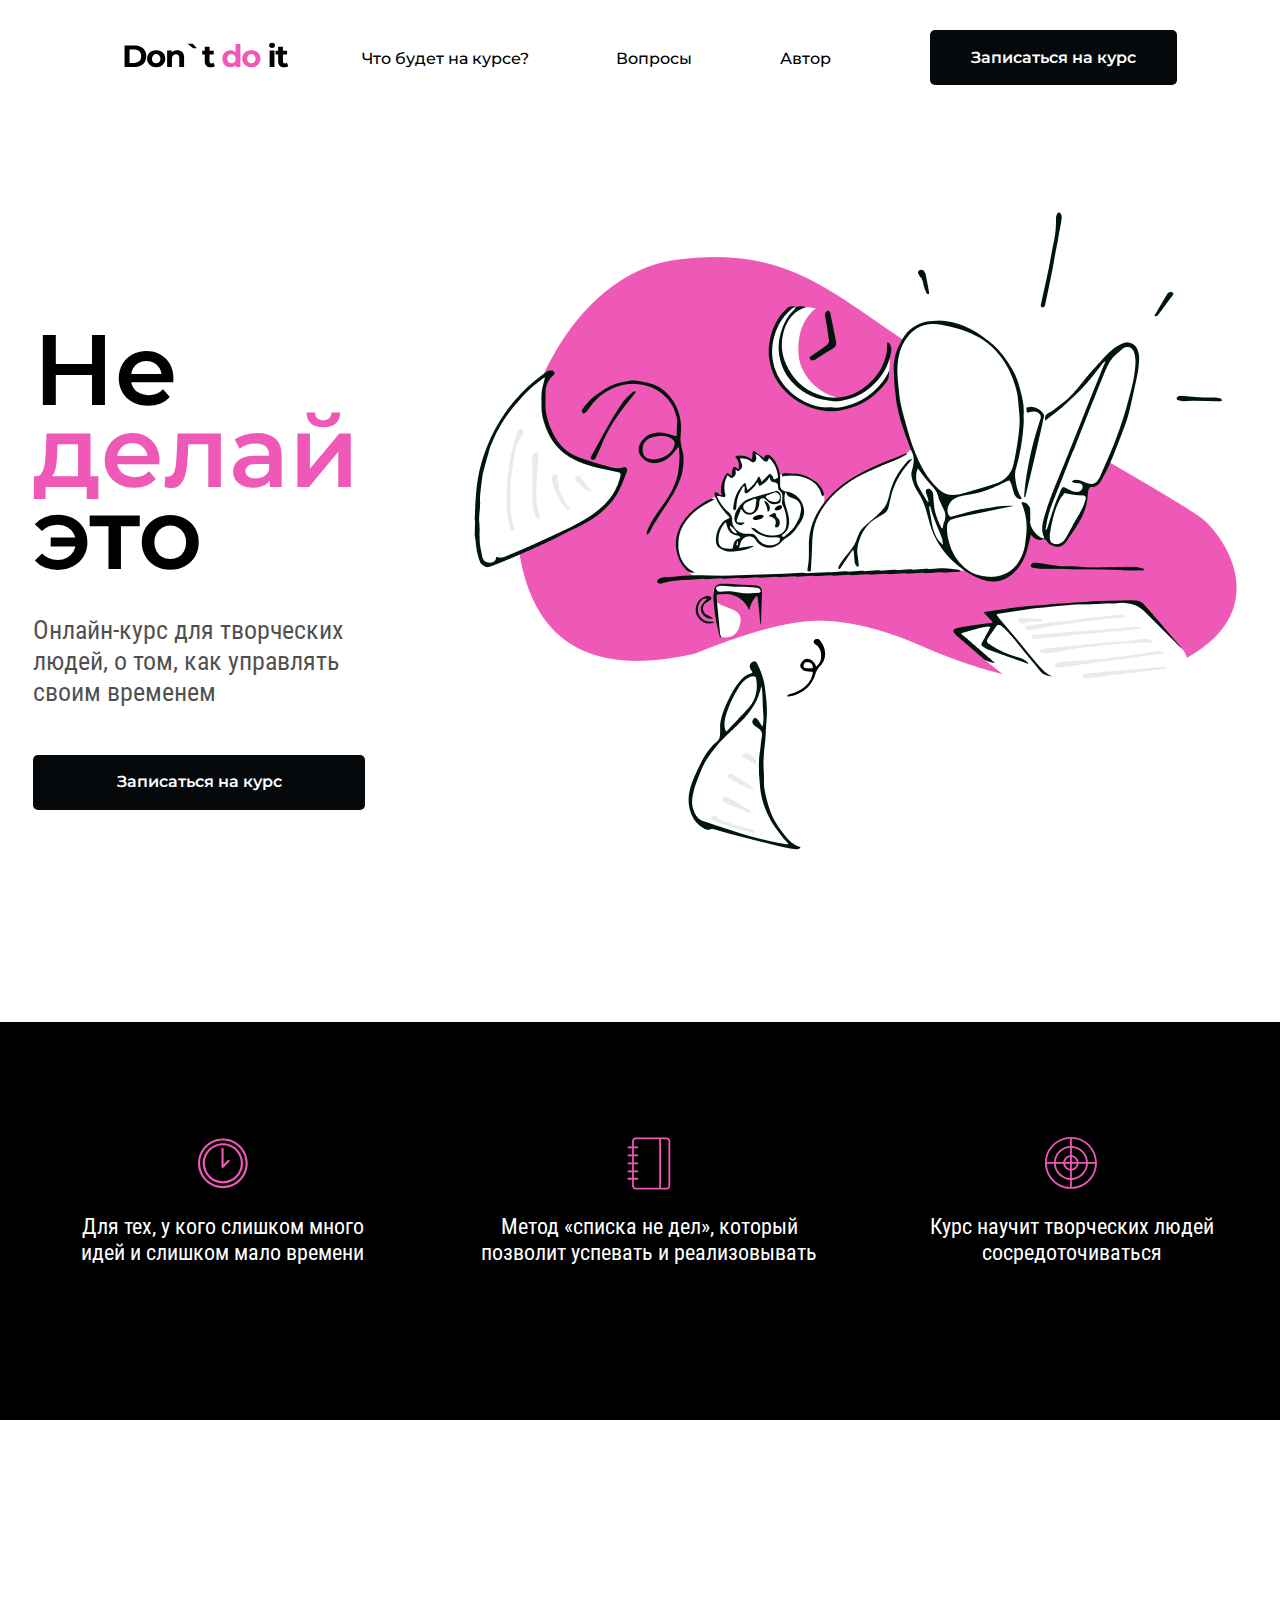
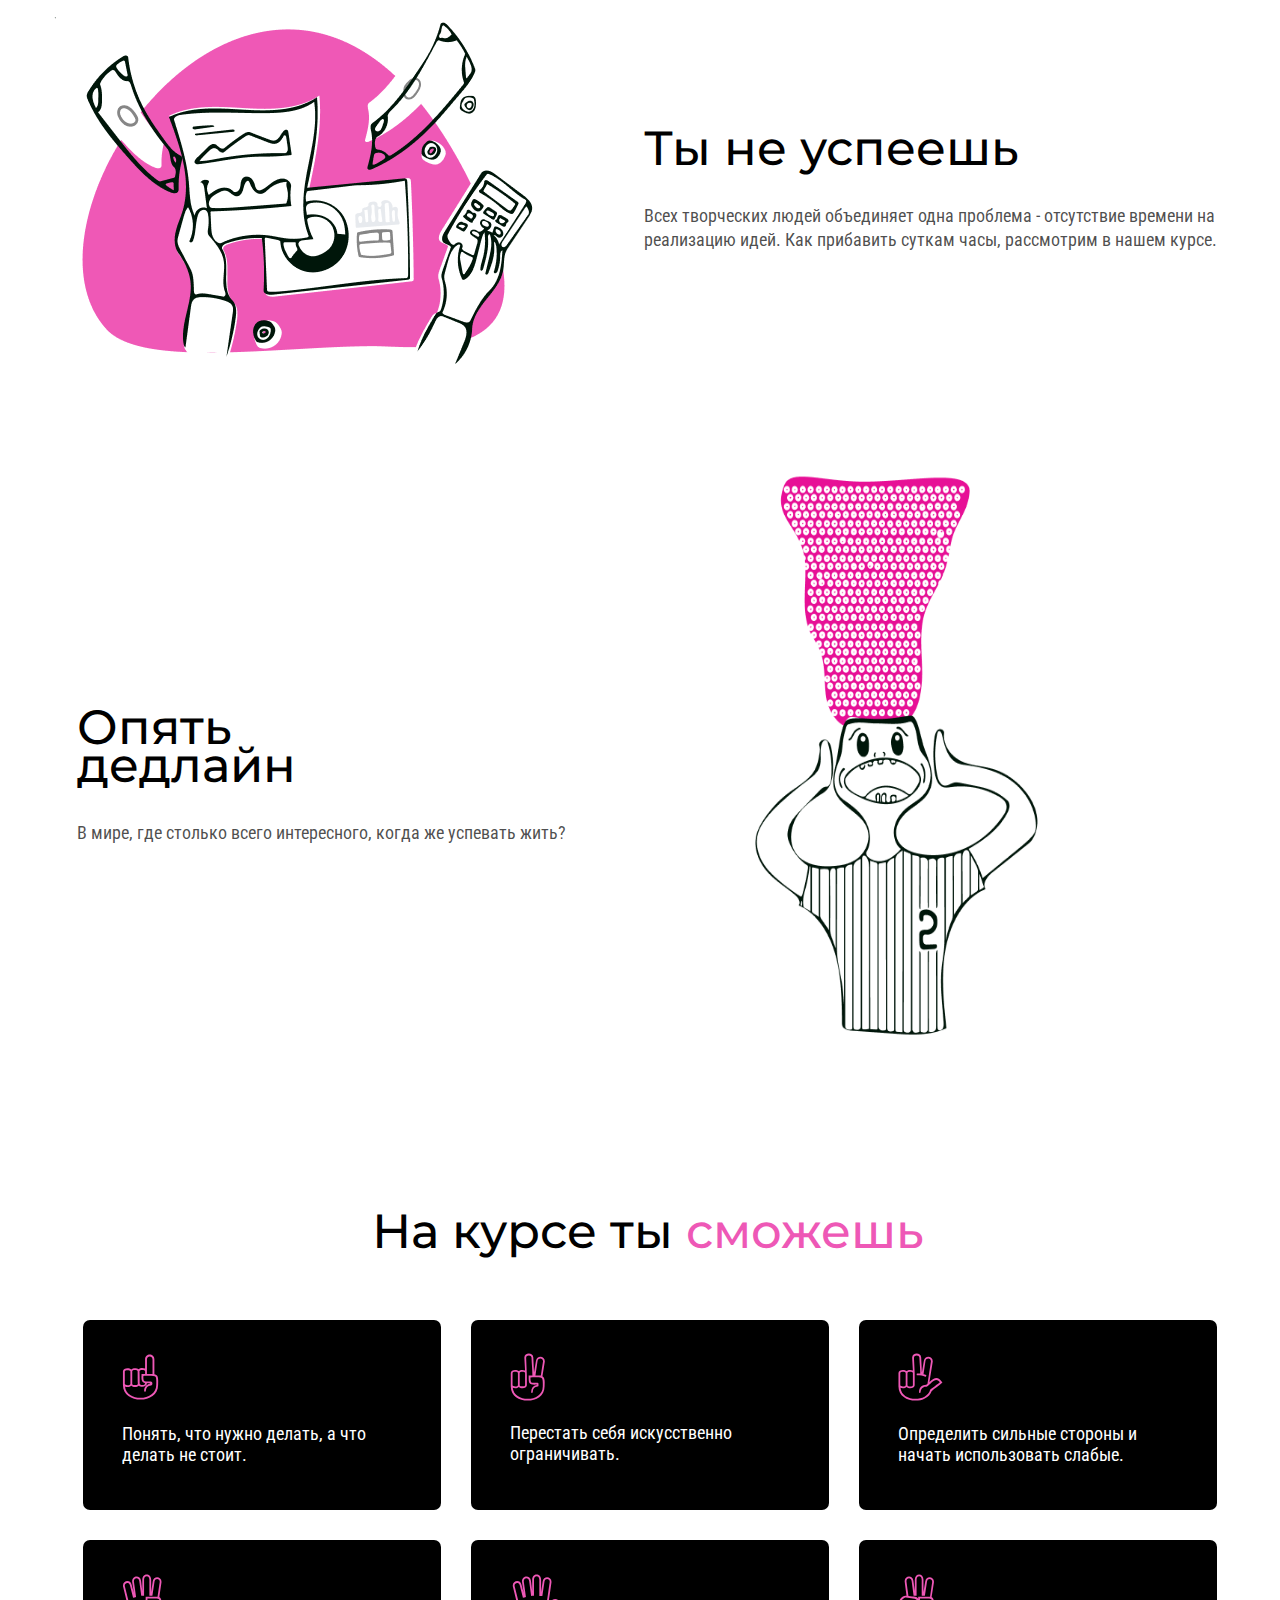
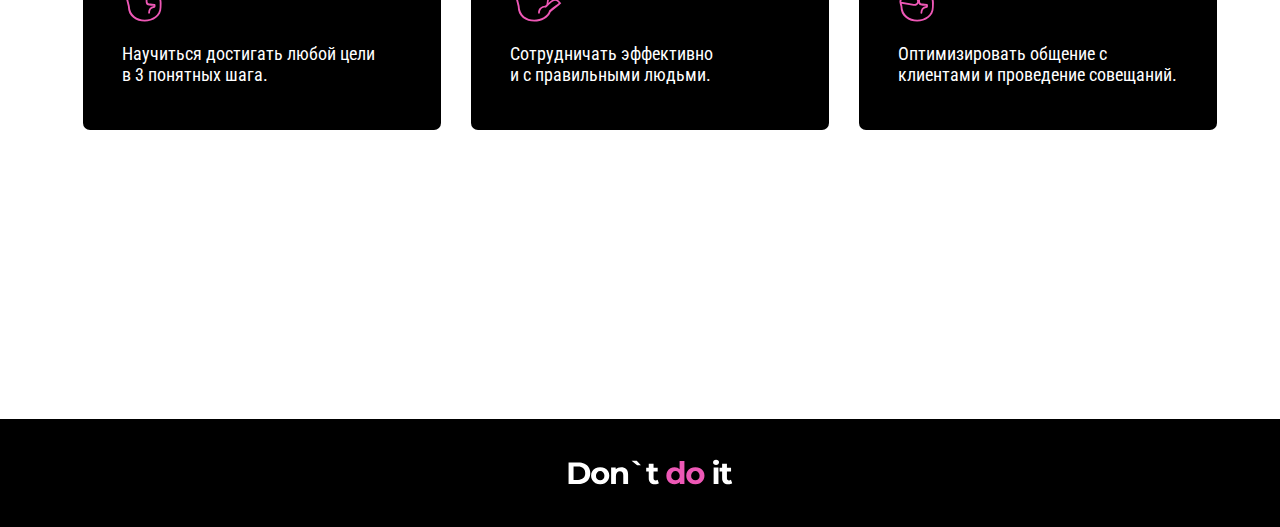
==== lws/lw6/index.html @ faa79c27 "lw6" ====
<!DOCTYPE html>
<html lang="ru">
<head>
  <meta charset="UTF-8">
  <title>Don't do it</title>
  <link rel="stylesheet" type="text/css" href="css/style.css">
  <link rel="preconnect" href="https://fonts.googleapis.com/%22%3E">
  <link rel="preconnect" href="https://fonts.gstatic.com/" crossorigin>
  <link href="https://fonts.googleapis.com/css2?family=Montserrat:wght@500;600&family=Roboto+Condensed&display=swap" rel="stylesheet">
</head>
<body>
<div class="header">
  <img class="header__logo" src="img/header logo.svg" alt="Don't do it">
  <div class="header__nav-bar">
    <nav class="header__link">
      <a href="#aboutCourse" class="header__text text_what-will">Что будет на курсе?</a>
      <a href="#" class="header__text text_questions">Вопросы</a>
      <a href="#" class="header__text text_author">Автор</a>
    </nav>
    <button class="header__button button-register">
      Записаться на курс
    </button>
  </div>
</div>
<div class="main">
  <div class="top">
    <div class="top__info">
      <h1 class="top__title">Не <span class="text_color">делай</span> это</h1>
      <p class="top__text">Онлайн-курс для творческих людей, о том, как управлять своим временем </p>
      <button class="top__button button-register">
        Записаться на курс
      </button>
    </div>
    <img class="top__image" src="img/done.png"  alt="image">
  </div>
  <div class="short-description">
    <div class="short-descritpion__content">
      <div class="short-description__time">
        <img class="short-description__image image-time" src="img/clock.svg" alt="time">
        <p class="short-description__text text-time short-description_text">Для тех, у кого слишком много идей и слишком мало времени</p>
      </div>
      <div class="short-description__notebook">
        <img class="short-description__image image-notebook" src="img/notebook.svg" alt="notebook">
        <p class="short-description__text text-notebook short-description_text">Метод «списка не дел», который позволит успевать и
          реализовывать</p>
      </div>
      <div class="short-description__target ">
        <img class="short-description__image image-target" src="img/target.svg" alt="time">
        <p class="short-description__text text-target short-description_text">Курс научит творческих людей сосредоточиваться</p>
      </div>
    </div>
  </div>
  <div class="blog">
    <div class="blog__creation">
      <img class="blog__finances_image" src="img/finances.png" alt="image">
      <div class="finances_content">
        <p class="blog__title title-creation">Ты не успеешь</p>
        <p class="blog__text text-creation">
          Всех творческих людей объединяет одна проблема - отсутствие
          времени на реализацию идей. Как прибавить суткам часы, рассмотрим в нашем курсе.
        </p>
      </div>
    </div>
    <div class="blog__deadline">
      <div class="deadline_content">
        <p class="blog__title title-deadline">Опять дедлайн</p>
        <p class="blog__text text-deadline">
          В мире, где столько всего интересного, когда же успевать жить?
        </p>
      </div>
      <img class="blog__blowing_image" src="img/mind blowing.png" alt="image">
    </div>
  </div>
  <div class="about-course" id="aboutCourse">
    <p class="about-course__title">На курсе ты <span class="text_color">сможешь</span></p>
    <div class="about-course-tiles">
      <div class="about-course-box">
        <img class="about-course__images image_first" src="img/fingers one.svg" alt="finger one">
        <p class="about-course__text first-step-text">
          Понять, что нужно делать, а что делать не стоит.
        </p>
      </div>
      <div class="about-course-box">
        <img class="about-course__images image_second" src="img/fingers two.svg" alt="finger two">
        <p class="about-course__text second-step-text">Перестать себя искусственно
          ограничивать.</p>
      </div>
      <div class="about-course-box">
        <img class="about-course__images image_third" src="img/fingers three.svg" alt="finger three">
        <p class="about-course__text third-step-text">Определить сильные стороны
          и начать использовать слабые.</p>
      </div>
      <div class="about-course-box">
        <img class="about-course__images image_fourth" src="img/fingers four.svg" alt="finger four">
        <p class="about-course__text fourth-step-text">Научиться достигать любой цели в 3
          понятных шага.</p>
      </div>
      <div class="about-course-box">
        <img class="about-course__images image_fifth" src="img/fingers five.svg" alt="finger five">
        <p class="about-course__text fifth-step-text">Сотрудничать эффективно и с правильными
          людьми.</p>
      </div>
      <div class="about-course-box">
        <img class="about-course__images image_sixth" src="img/fingers six.svg" alt="finger six">
        <p class="about-course__text sixth-step-text">Оптимизировать общение с клиентами
          и проведение совещаний.</p>
      </div>
    </div>
  </div>
</div>
<div class="footer">
  <img class="footer__image" src="img/footer logo.svg" alt="logo">
</div>
</body>
</html>
---- lws/lw6/css/style.css ----
*
{
  margin: 0;
  padding: 0;
}

.header
{
  width: 100%;
  display: flex;
  justify-content: space-between;
  align-items: center;
}

.header__logo
{
  margin-top: 27px;
  margin-left: 122px;
}

.header__nav-bar
{
  margin-top: 30px;
  margin-right: 103px;
  display: flex;
  flex-grow: 1;
  justify-content: flex-end;
}

.header__link
{
  margin-top: 4px;
  font: normal 500 16px/0.8 'Montserrat';
  color: #000;
  display: flex;
  justify-content: flex-end;
  align-items: center;
}

.header__text
{
  text-decoration: none;
  color: #000;
}

.text_what-will
{
  max-width: 168px;
  margin-right: 87px;
}

.text_questions
{
  max-width: 77px;
  margin-right: 88px;
}

.text_author
{
  max-width: 51px;
  margin-right: 99px;
}

.header__button
{
  position: relative;
  width: 247px;
}

.button-register
{
  height: 55px;
  background: #05090c;
  border-radius: 5px;
  font: normal 600 16px/1 'Montserrat';
  color: #fff;
  border: none;
}

.main
{
  margin-top: 30px;
  display: flex;
  flex-direction: column;
  align-items: center;
}

.top
{
  max-width: 1700px;
  display: flex;

}

.top__info
{
  max-width: 865px;
  padding-left: 33px;
  padding-top: 146px;
  margin-right: 14px;
}

.top__button
{
  width: 332px;
}

.top__title
{
  max-width: 745px;
  margin-top: 67px;
  font: normal 600 100px/0.82 'Montserrat';
  color: #000;
}

.top__text
{
  max-width: 545px;
  margin-top: 41px;
  font: normal 400 26px/1.2 'Roboto Condensed';
  color: rgba(0, 0, 0, 0.7);
}

.text_color
{
  color: #ee58b6;
}

.top__button
{
  margin-top: 46px;
}

.top__image
{
  margin-left: 34px;
  max-width: 849px;
}

.short-description
{
  margin-top: 58px;
  display: flex;
  width: 100%;
  background: #000;
  justify-content: center;
}

.short-descritpion__content
{
  margin-bottom: 142px;
  width: 1138px;
  margin-top: 111px;
  display: flex;
  justify-content: space-between;
}

.short-description_text
{
  font: normal 400 22px/1.2 'Roboto Condensed';
  color: #fff;
  text-align: center;
}
.short-description__time
{
  width: 285px;
  height: 145px;
}

.image-time
{
  margin-left: 122px;
}

.text-time
{
  margin-top: 17px;
  width: 303px;
}

.short-description__notebook
{
  width: 337px;
  height: 145px;
}

.image-notebook
{
  margin-left: 150px;
}

.text-notebook
{
  margin-top: 17px;
  margin-left: 13px;
  width: 337px;
}

.short-description__target
{
  width: 293px;
  height: 145px;
}

.image-target
{
  margin-left: 125px;
}

.text-target
{
  margin-top: 17px;
  margin-left: 4px;
  width: 304px;
}

.blog
{
  display: flex;
  flex-direction: column;
  align-items: center;

}

.blog__creation
{
  margin-top: 72px;
  height: 520px;
  display: flex;
}

.blog__finances_image
{
  margin-left: -9px;
  max-width: 538px;
  max-height: 476px;
}

.finances_content
{
  margin-top: 237px;
  margin-left: 52px;
}

.title-creation
{
  width: 376px;
}

.blog__deadline
{
  margin-top: 34px;
  margin-right: 188px;
  width: 1135px;
  height: 691px;
  display: flex;
  justify-content: flex-end;
}

.blog__blowing_image
{
  max-width: 377px;
  max-height: 620px;
  margin-left: 171px;
}

.deadline_content
{
  margin-top: 262px;
}

.title-deadline
{
  width: 386px;
}

.blog__title
{
  font: normal 500 48px/38px 'Montserrat';
  color: #000;
}
.blog__text
{
  margin-top: 37px;
  max-width: 574px;
  font: normal 400 18px/24px 'Roboto Condensed';
  color: rgba(0, 0, 0, 0.7);
}

.about-course
{
  width: 1235px;
  display: flex;
  flex-direction: column;
}

.about-course-tiles
{
  margin-top: 59px;
  margin-left: 60px;
  width: 1164px;
  display: flex;
  justify-content: space-between;
  flex-wrap: wrap;
}

.about-course__title
{
  margin-top: 65px;
  margin-left: 349px;
  width: 553px;
  font: normal 500 48px/59px 'Montserrat';
  text-align: center;
  color: #000;
}


.about-course-box
{
  margin-right: 30px;
  margin-bottom: 30px;
  display: flex;
  flex-grow: 1;
  flex-direction: column;
  width: 358px;
  height: 190px;
  background: #000;
  border-radius: 7px;
}

.about-course__text
{
  font: normal 400 18px/21px 'Roboto Condensed';
  color: #fff;
}

.image_first
{
  margin-top: 34px;
  margin-left: 39px;
  max-width: 37px;
}

.first-step-text
{
  margin-top: 23px;
  margin-left: 39px;
  max-width: 270px;
}

.image_second
{
  margin-top: 33px;
  margin-left: 39px;
  max-width: 35px;
}

.second-step-text
{
  margin-top: 21px;
  margin-left: 39px;
  max-width: 270px;
}

.image_third
{
  margin-top: 33px;
  margin-left: 39px;
  max-width: 45px;
}

.third-step-text
{
  margin-top: 22px;
  margin-left: 39px;
  max-width: 239px;
}

.image_fourth
{
  margin-top: 34px;
  margin-left: 39px;
  max-width: 40px;
}

.fourth-step-text
{
  margin-top: 21px;
  margin-left: 39px;
  max-width: 260px;
}

.image_fifth
{
  margin-top: 34px;
  margin-left: 41px;
  max-width: 50px;
}

.fifth-step-text
{
  margin-top: 21px;
  margin-left: 39px;
  max-width: 210px;
}

.image_sixth
{
  margin-top: 34px;
  margin-left: 40px;
  max-width: 35px;
}

.sixth-step-text
{
  margin-top: 21px;
  margin-left: 39px;
  max-width: 286px;
}

.footer
{
  margin-top: 259px;
  display: flex;
  justify-content: center;
  background: #000;
}

.footer__image
{
  margin-left: 18px;
  margin-top: 30px;
  margin-bottom: 30px;
  max-width: 167px;
  max-height: 108px;
}
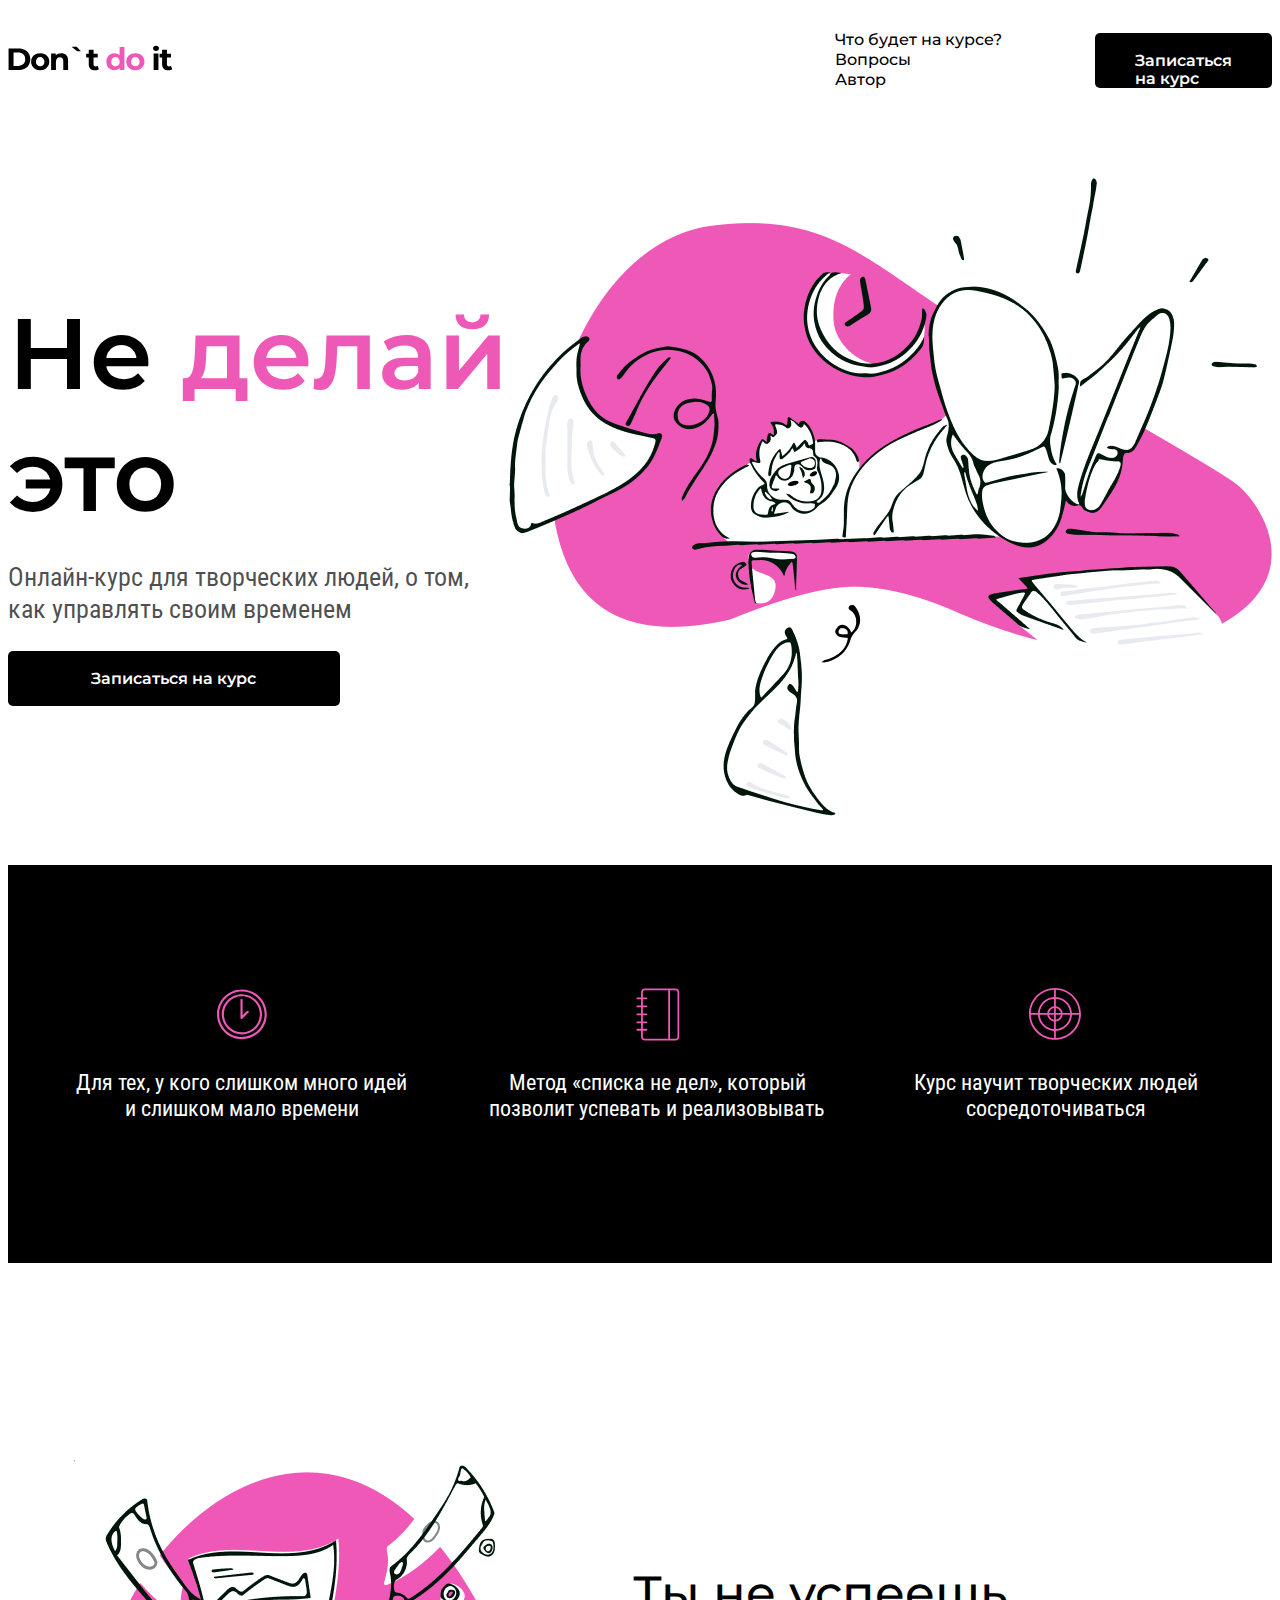
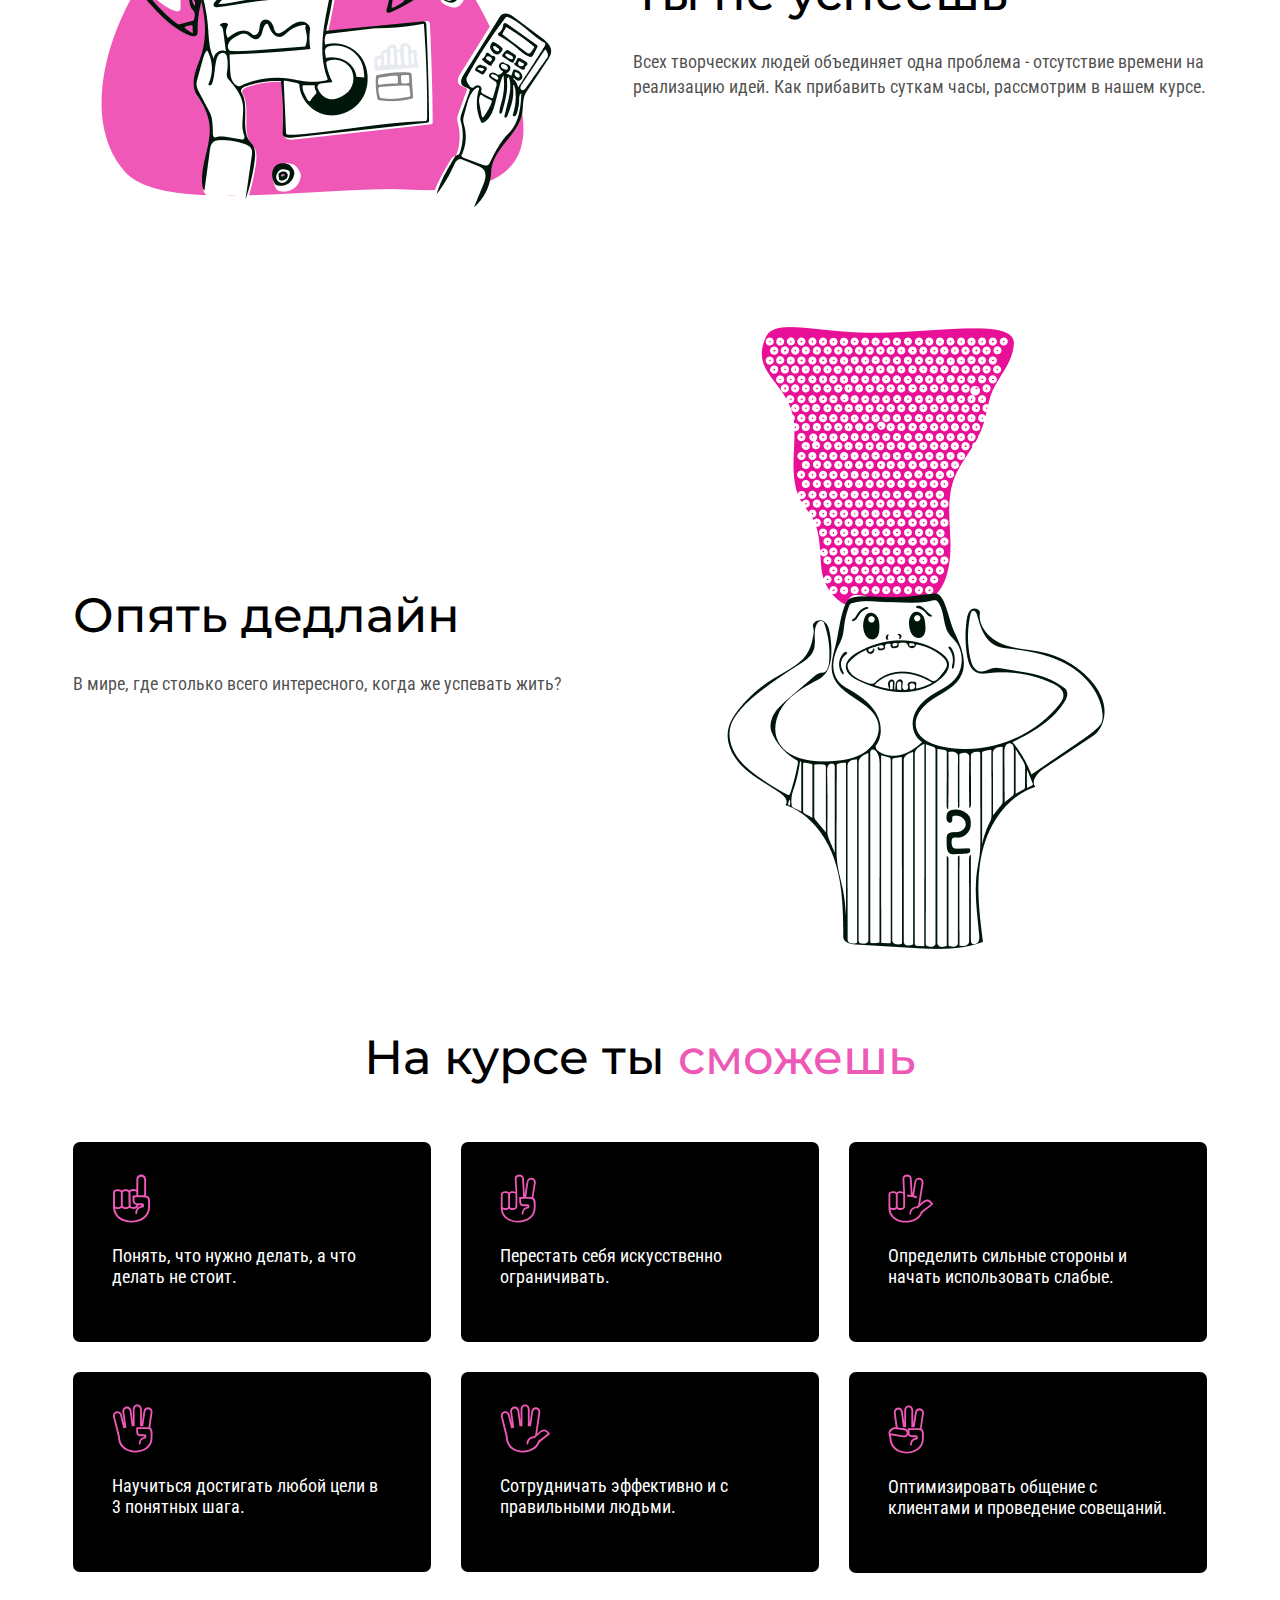
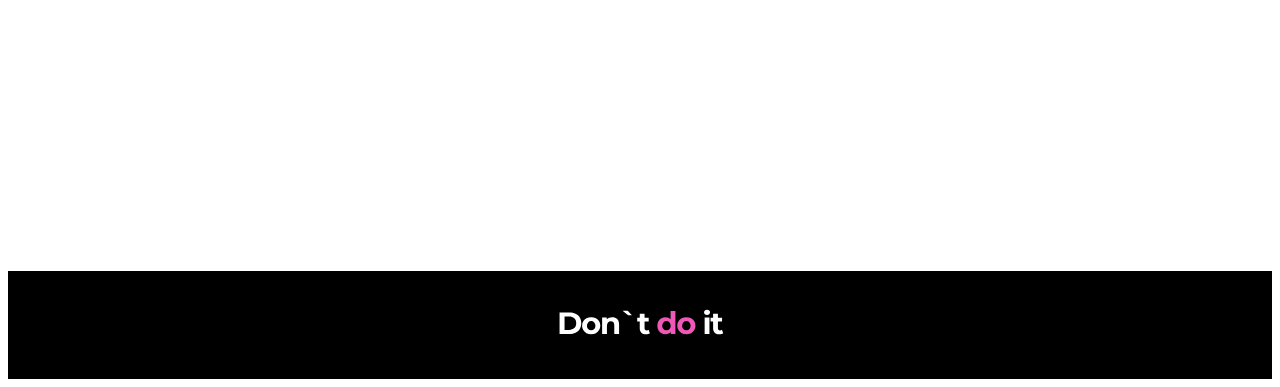
==== commit 24e68f49: "new lw5-lw6" ====
--- a/lws/lw6/index.html
+++ b/lws/lw6/index.html
@@ -1,115 +1,158 @@
 <!DOCTYPE html>
 <html lang="ru">
+
 <head>
   <meta charset="UTF-8">
+  <link rel='stylesheet' type='text/css' href='css/style.css'>
+  <link rel="preconnect" href="https://fonts.googleapis.com">
+  <link rel="preconnect" href="https://fonts.gstatic.com" crossorigin>
+  <link href="https://fonts.googleapis.com/css2?family=Montserrat:wght@500;600&family=Roboto+Condensed&display=swap"
+    rel="stylesheet">
   <title>Don't do it</title>
-  <link rel="stylesheet" type="text/css" href="css/style.css">
-  <link rel="preconnect" href="https://fonts.googleapis.com/%22%3E">
-  <link rel="preconnect" href="https://fonts.gstatic.com/" crossorigin>
-  <link href="https://fonts.googleapis.com/css2?family=Montserrat:wght@500;600&family=Roboto+Condensed&display=swap" rel="stylesheet">
 </head>
+
 <body>
-<div class="header">
-  <img class="header__logo" src="img/header logo.svg" alt="Don't do it">
-  <div class="header__nav-bar">
-    <nav class="header__link">
-      <a href="#aboutCourse" class="header__text text_what-will">Что будет на курсе?</a>
-      <a href="#" class="header__text text_questions">Вопросы</a>
-      <a href="#" class="header__text text_author">Автор</a>
+  <header class="header">
+    <div class="header__logo">
+      <img src="img/logo-header.svg" alt="Логотип шапка">
+    </div>
+    <nav class="header__navigation">
+      <a class="header__text" href="#">Что будет на курсе?</a>
+      <a class="header__text" href="#">Вопросы</a>
+      <a class="header__text" href="#">Автор</a>
     </nav>
-    <button class="header__button button-register">
-      Записаться на курс
-    </button>
+    <div class="header__button">
+      <a class="button" href="#">Записаться на курс</a>
+    </div>
+  </header>
+
+  <div class="preview">
+    <div class="preview__info">
+      <div class="preview__title">
+        <h1 class="title">Не <span class="extra">делай</span> это</h1>
+      </div>
+      <div class="preview__subtitle">
+        <p class="subtitle">Онлайн-курс для творческих людей, о том, как управлять своим временем</p>
+      </div>
+      <div class="preview__button">
+        <a class="button" href="#">Записаться на курс</a>
+      </div>
+    </div>
+    <div class="preview__image">
+      <img src="img/done.png" alt="Сделал дело">
+    </div>
   </div>
-</div>
-<div class="main">
-  <div class="top">
-    <div class="top__info">
-      <h1 class="top__title">Не <span class="text_color">делай</span> это</h1>
-      <p class="top__text">Онлайн-курс для творческих людей, о том, как управлять своим временем </p>
-      <button class="top__button button-register">
-        Записаться на курс
-      </button>
-    </div>
-    <img class="top__image" src="img/done.png"  alt="image">
-  </div>
-  <div class="short-description">
-    <div class="short-descritpion__content">
-      <div class="short-description__time">
-        <img class="short-description__image image-time" src="img/clock.svg" alt="time">
-        <p class="short-description__text text-time short-description_text">Для тех, у кого слишком много идей и слишком мало времени</p>
+
+  <div class="description">
+    <div class="description__container">
+      <div class="description__block">
+        <div class="clock__image">
+          <img src="img/clock.svg" alt="Часы">
+        </div>
+        <div class="clock__info">
+          <p class="clock__text description__text">Для тех, у кого слишком много идей и слишком мало времени</p>
+        </div>
       </div>
-      <div class="short-description__notebook">
-        <img class="short-description__image image-notebook" src="img/notebook.svg" alt="notebook">
-        <p class="short-description__text text-notebook short-description_text">Метод «списка не дел», который позволит успевать и
-          реализовывать</p>
+      <div class="description__block">
+        <div class="notebook__image">
+          <img src="img/notebook.svg" alt="Блокнот">
+        </div>
+        <div class="notebook__info">
+          <p class="notebook__text description__text">Метод «списка не дел», который позволит успевать и реализовывать
+          </p>
+        </div>
       </div>
-      <div class="short-description__target ">
-        <img class="short-description__image image-target" src="img/target.svg" alt="time">
-        <p class="short-description__text text-target short-description_text">Курс научит творческих людей сосредоточиваться</p>
+      <div class="description__block description__block_small">
+        <div class="target__image">
+          <img src="img/target.svg" alt="Цель">
+        </div>
+        <div class="target__info">
+          <p class="target__text description__text">Курс научит творческих людей сосредоточиваться</p>
+        </div>
       </div>
     </div>
   </div>
-  <div class="blog">
-    <div class="blog__creation">
-      <img class="blog__finances_image" src="img/finances.png" alt="image">
-      <div class="finances_content">
-        <p class="blog__title title-creation">Ты не успеешь</p>
-        <p class="blog__text text-creation">
-          Всех творческих людей объединяет одна проблема - отсутствие
-          времени на реализацию идей. Как прибавить суткам часы, рассмотрим в нашем курсе.
-        </p>
+
+  <div class="deadline">
+    <div class="deadline__ones">
+      <div class="ones__image">
+        <img src="img/finances.png" alt="Финансы">
+      </div>
+      <div class="ones__info">
+        <p class="deadline__title">Ты не успеешь</p>
+        <p class="deadline__text">Всех творческих людей объединяет одна проблема - отсутствие времени на реализацию
+          идей. Как прибавить суткам часы, рассмотрим в нашем курсе.</p>
       </div>
     </div>
-    <div class="blog__deadline">
-      <div class="deadline_content">
-        <p class="blog__title title-deadline">Опять дедлайн</p>
-        <p class="blog__text text-deadline">
-          В мире, где столько всего интересного, когда же успевать жить?
-        </p>
+    <div class="deadline__again">
+      <div class="again__info">
+        <p class="deadline__title">Опять дедлайн</p>
+        <p class="deadline__text">В мире, где столько всего интересного, когда же успевать жить?</p>
       </div>
-      <img class="blog__blowing_image" src="img/mind blowing.png" alt="image">
-    </div>
-  </div>
-  <div class="about-course" id="aboutCourse">
-    <p class="about-course__title">На курсе ты <span class="text_color">сможешь</span></p>
-    <div class="about-course-tiles">
-      <div class="about-course-box">
-        <img class="about-course__images image_first" src="img/fingers one.svg" alt="finger one">
-        <p class="about-course__text first-step-text">
-          Понять, что нужно делать, а что делать не стоит.
-        </p>
-      </div>
-      <div class="about-course-box">
-        <img class="about-course__images image_second" src="img/fingers two.svg" alt="finger two">
-        <p class="about-course__text second-step-text">Перестать себя искусственно
-          ограничивать.</p>
-      </div>
-      <div class="about-course-box">
-        <img class="about-course__images image_third" src="img/fingers three.svg" alt="finger three">
-        <p class="about-course__text third-step-text">Определить сильные стороны
-          и начать использовать слабые.</p>
-      </div>
-      <div class="about-course-box">
-        <img class="about-course__images image_fourth" src="img/fingers four.svg" alt="finger four">
-        <p class="about-course__text fourth-step-text">Научиться достигать любой цели в 3
-          понятных шага.</p>
-      </div>
-      <div class="about-course-box">
-        <img class="about-course__images image_fifth" src="img/fingers five.svg" alt="finger five">
-        <p class="about-course__text fifth-step-text">Сотрудничать эффективно и с правильными
-          людьми.</p>
-      </div>
-      <div class="about-course-box">
-        <img class="about-course__images image_sixth" src="img/fingers six.svg" alt="finger six">
-        <p class="about-course__text sixth-step-text">Оптимизировать общение с клиентами
-          и проведение совещаний.</p>
+      <div class="again__image">
+        <img src="img/mind-blowing.png" alt="Ошеломленный">
       </div>
     </div>
   </div>
-</div>
-<div class="footer">
-  <img class="footer__image" src="img/footer logo.svg" alt="logo">
-</div>
+
+  <div class="powers">
+    <h2 class="powers__title">На курсе ты <span class="extra">сможешь</span></h2>
+    <div class="powers__grid">
+      <div class="powers__block">
+        <div class="powers__image">
+          <img src="img/fing-one.svg" alt="Один">
+        </div>
+        <div class="powers__info">
+          <p>Понять, что нужно делать, а что делать не стоит.</p>
+        </div>
+      </div>
+      <div class="powers__block">
+        <div class="powers__image">
+          <img src="img/fing-two.svg" alt="Два">
+        </div>
+        <div class="powers__info">
+          <p>Перестать себя искусственно ограничивать.</p>
+        </div>
+      </div>
+      <div class="powers__block">
+        <div class="powers__image">
+          <img src="img/fing-three.svg" alt="Три">
+        </div>
+        <div class="powers__info">
+          <p>Определить сильные стороны и начать использовать слабые.</p>
+        </div>
+      </div>
+      <div class="powers__block">
+        <div class="powers__image">
+          <img src="img/fing-four.svg" alt="Четыре">
+        </div>
+        <div class="powers__info">
+          <p>Научиться достигать любой цели в 3 понятных шага.</p>
+        </div>
+      </div>
+      <div class="powers__block">
+        <div class="powers__image">
+          <img src="img/fing-five.svg" alt="Пять">
+        </div>
+        <div class="powers__info">
+          <p>Сотрудничать эффективно и с правильными людьми.</p>
+        </div>
+      </div>
+      <div class="powers__block powers__block_long">
+        <div class="powers__image">
+          <img src="img/fing-six.svg" alt="Шесть">
+        </div>
+        <div class="powers__info">
+          <p>Оптимизировать общение с клиентами и проведение совещаний.</p>
+        </div>
+      </div>
+    </div>
+  </div>
+
+  <footer class="footer">
+    <img src="img/logo-footer.svg" alt="Логотип">
+  </footer>
+
 </body>
+
 </html>--- a/lws/lw6/css/style.css
+++ b/lws/lw6/css/style.css
@@ -1,436 +1,204 @@
-*
-{
+/* ==================== Header ==================== */
+
+.header {
+  max-width: 1680px;
+  margin: 30px auto 43px auto;
+  display: flex;
+  justify-content: space-between;
+  align-items: center;
+}
+
+.header__navigation {
+  margin-left: 662px;
+}
+
+.header__text {
+  text-decoration: none;
+  color: black;
+  margin-right: 87px;
+  font: 500 16px/20px 'Montserrat';
+}
+
+.button {
+  text-decoration: none;
+  color: white;
+
+  font: 600 16px/16px 'Montserrat';
+}
+
+.header__button {
+  max-width: 167px;
+  max-height: 17px;
+
+  background-color: black;
+  border-radius: 5px;
+  padding: 19px 40px;
+}
+
+/* ==================== Preview ==================== */
+
+.preview {
+  max-width: 1580px;
+  min-height: 732px;
+  margin: 0 auto;
+  display: flex;
+  justify-content: space-between;
+  align-items: center;
+
+}
+
+.preview__title {
+  max-width: 745px;
+}
+
+.title {
+  font: 600 100px/122px 'Montserrat';
   margin: 0;
-  padding: 0;
-}
-
-.header
-{
-  width: 100%;
-  display: flex;
-  justify-content: space-between;
-  align-items: center;
-}
-
-.header__logo
-{
-  margin-top: 27px;
-  margin-left: 122px;
-}
-
-.header__nav-bar
-{
-  margin-top: 30px;
-  margin-right: 103px;
-  display: flex;
-  flex-grow: 1;
-  justify-content: flex-end;
-}
-
-.header__link
-{
-  margin-top: 4px;
-  font: normal 500 16px/0.8 'Montserrat';
-  color: #000;
-  display: flex;
-  justify-content: flex-end;
-  align-items: center;
-}
-
-.header__text
-{
-  text-decoration: none;
-  color: #000;
-}
-
-.text_what-will
-{
-  max-width: 168px;
-  margin-right: 87px;
-}
-
-.text_questions
-{
-  max-width: 77px;
-  margin-right: 88px;
-}
-
-.text_author
-{
-  max-width: 51px;
-  margin-right: 99px;
-}
-
-.header__button
-{
-  position: relative;
-  width: 247px;
-}
-
-.button-register
-{
-  height: 55px;
-  background: #05090c;
+}
+
+.extra {
+  color: #EE58B6;
+}
+
+.preview__subtitle {
+  max-width: 545px;
+}
+
+.subtitle {
+  color: rgba(0, 0, 0, 0.7);
+
+  font: 400 26px/120% 'Roboto Condensed';
+}
+
+.preview__button {
+  max-width: 167px;
+  max-height: 17px;
+
+  background-color: black;
   border-radius: 5px;
-  font: normal 600 16px/1 'Montserrat';
-  color: #fff;
-  border: none;
-}
-
-.main
-{
-  margin-top: 30px;
+  padding: 19px 82.5px;
+}
+
+/* ==================== Description ==================== */
+
+.description {
+  background-color: black;
+}
+
+.description__container {
+  min-height: 398px;
+  max-width: 1134px;
+  margin: 0 auto;
+  display: flex;
+  align-items: center;
+  justify-content: space-between;
+}
+
+.description__block {
+  max-width: 337px;
+  text-align: center;
+}
+
+.description__block_small {
+  max-width: 303px;
+}
+
+.description__text {
+  font: 400 22px/120% 'Roboto Condensed';
+  color: white;
+}
+
+/* ==================== Deadline ==================== */
+
+.deadline__title {
+  font: 500 48px/61px 'Montserrat';
+  margin: 0;
+}
+
+.deadline__text {
+  font: 400 18px/135% 'Roboto Condensed';
+  color: rgba(0, 0, 0, 0.7);
+  margin: 26px 0px 0px 0px;
+
+  max-width: 574px;
+}
+
+.deadline__ones {
+  max-width: 1134px;
+  margin: 0 auto;
+  display: flex;
+  justify-content: space-between;
+  margin-bottom: 78px;
+  margin-top: 72px;
+}
+
+.ones__info {
   display: flex;
   flex-direction: column;
-  align-items: center;
-}
-
-.top
-{
-  max-width: 1700px;
-  display: flex;
-
-}
-
-.top__info
-{
-  max-width: 865px;
-  padding-left: 33px;
-  padding-top: 146px;
-  margin-right: 14px;
-}
-
-.top__button
-{
-  width: 332px;
-}
-
-.top__title
-{
-  max-width: 745px;
-  margin-top: 67px;
-  font: normal 600 100px/0.82 'Montserrat';
-  color: #000;
-}
-
-.top__text
-{
-  max-width: 545px;
-  margin-top: 41px;
-  font: normal 400 26px/1.2 'Roboto Condensed';
-  color: rgba(0, 0, 0, 0.7);
-}
-
-.text_color
-{
-  color: #ee58b6;
-}
-
-.top__button
-{
-  margin-top: 46px;
-}
-
-.top__image
-{
-  margin-left: 34px;
-  max-width: 849px;
-}
-
-.short-description
-{
-  margin-top: 58px;
-  display: flex;
-  width: 100%;
-  background: #000;
+  justify-content: end;
+  margin-bottom: 116px;
+}
+
+.deadline__again {
+  max-width: 1134px;
+  margin: 0 auto;
+  display: flex;
+  justify-content: space-between;
+}
+
+.again__info {
+  display: flex;
+  flex-direction: column;
   justify-content: center;
 }
 
-.short-descritpion__content
-{
-  margin-bottom: 142px;
-  width: 1138px;
-  margin-top: 111px;
-  display: flex;
-  justify-content: space-between;
-}
-
-.short-description_text
-{
-  font: normal 400 22px/1.2 'Roboto Condensed';
-  color: #fff;
+/* ==================== Powers ==================== */
+
+.powers {
+  margin-bottom: 283px;
+}
+
+.powers__title {
+  font: 500 48px/59px 'Montserrat';
   text-align: center;
 }
-.short-description__time
-{
-  width: 285px;
-  height: 145px;
-}
-
-.image-time
-{
-  margin-left: 122px;
-}
-
-.text-time
-{
-  margin-top: 17px;
-  width: 303px;
-}
-
-.short-description__notebook
-{
-  width: 337px;
-  height: 145px;
-}
-
-.image-notebook
-{
-  margin-left: 150px;
-}
-
-.text-notebook
-{
-  margin-top: 17px;
-  margin-left: 13px;
-  width: 337px;
-}
-
-.short-description__target
-{
-  width: 293px;
-  height: 145px;
-}
-
-.image-target
-{
-  margin-left: 125px;
-}
-
-.text-target
-{
-  margin-top: 17px;
-  margin-left: 4px;
-  width: 304px;
-}
-
-.blog
-{
-  display: flex;
-  flex-direction: column;
-  align-items: center;
-
-}
-
-.blog__creation
-{
-  margin-top: 72px;
-  height: 520px;
-  display: flex;
-}
-
-.blog__finances_image
-{
-  margin-left: -9px;
-  max-width: 538px;
-  max-height: 476px;
-}
-
-.finances_content
-{
-  margin-top: 237px;
-  margin-left: 52px;
-}
-
-.title-creation
-{
-  width: 376px;
-}
-
-.blog__deadline
-{
-  margin-top: 34px;
-  margin-right: 188px;
-  width: 1135px;
-  height: 691px;
-  display: flex;
-  justify-content: flex-end;
-}
-
-.blog__blowing_image
-{
-  max-width: 377px;
-  max-height: 620px;
-  margin-left: 171px;
-}
-
-.deadline_content
-{
-  margin-top: 262px;
-}
-
-.title-deadline
-{
-  width: 386px;
-}
-
-.blog__title
-{
-  font: normal 500 48px/38px 'Montserrat';
-  color: #000;
-}
-.blog__text
-{
-  margin-top: 37px;
-  max-width: 574px;
-  font: normal 400 18px/24px 'Roboto Condensed';
-  color: rgba(0, 0, 0, 0.7);
-}
-
-.about-course
-{
-  width: 1235px;
-  display: flex;
-  flex-direction: column;
-}
-
-.about-course-tiles
-{
-  margin-top: 59px;
-  margin-left: 60px;
-  width: 1164px;
-  display: flex;
-  justify-content: space-between;
+
+.powers__grid {
+  max-width: 1164px;
+  margin: 5px auto;
+  display: flex;
+  justify-content: center;
+  align-items: center;
   flex-wrap: wrap;
 }
 
-.about-course__title
-{
-  margin-top: 65px;
-  margin-left: 349px;
-  width: 553px;
-  font: normal 500 48px/59px 'Montserrat';
+.powers__block {
+  background-color: black;
+  border-radius: 7px;
+
+  padding: 32px 49px 37px 39px;
+  max-width: 270px;
+  max-height: 190px;
+
+  margin: 15px 15px;
+}
+
+.powers__info {
+  color: white;
+
+  font: 400 18px/21px 'Roboto Condensed';
+  text-align: start;
+}
+
+.powers__block_long {
+  padding: 33px 33px 37px 39px;
+  max-width: 286px;
+}
+
+/* ==================== Footer ==================== */
+
+.footer {
+  background-color: black;
   text-align: center;
-  color: #000;
-}
-
-
-.about-course-box
-{
-  margin-right: 30px;
-  margin-bottom: 30px;
-  display: flex;
-  flex-grow: 1;
-  flex-direction: column;
-  width: 358px;
-  height: 190px;
-  background: #000;
-  border-radius: 7px;
-}
-
-.about-course__text
-{
-  font: normal 400 18px/21px 'Roboto Condensed';
-  color: #fff;
-}
-
-.image_first
-{
-  margin-top: 34px;
-  margin-left: 39px;
-  max-width: 37px;
-}
-
-.first-step-text
-{
-  margin-top: 23px;
-  margin-left: 39px;
-  max-width: 270px;
-}
-
-.image_second
-{
-  margin-top: 33px;
-  margin-left: 39px;
-  max-width: 35px;
-}
-
-.second-step-text
-{
-  margin-top: 21px;
-  margin-left: 39px;
-  max-width: 270px;
-}
-
-.image_third
-{
-  margin-top: 33px;
-  margin-left: 39px;
-  max-width: 45px;
-}
-
-.third-step-text
-{
-  margin-top: 22px;
-  margin-left: 39px;
-  max-width: 239px;
-}
-
-.image_fourth
-{
-  margin-top: 34px;
-  margin-left: 39px;
-  max-width: 40px;
-}
-
-.fourth-step-text
-{
-  margin-top: 21px;
-  margin-left: 39px;
-  max-width: 260px;
-}
-
-.image_fifth
-{
-  margin-top: 34px;
-  margin-left: 41px;
-  max-width: 50px;
-}
-
-.fifth-step-text
-{
-  margin-top: 21px;
-  margin-left: 39px;
-  max-width: 210px;
-}
-
-.image_sixth
-{
-  margin-top: 34px;
-  margin-left: 40px;
-  max-width: 35px;
-}
-
-.sixth-step-text
-{
-  margin-top: 21px;
-  margin-left: 39px;
-  max-width: 286px;
-}
-
-.footer
-{
-  margin-top: 259px;
-  display: flex;
-  justify-content: center;
-  background: #000;
-}
-
-.footer__image
-{
-  margin-left: 18px;
-  margin-top: 30px;
-  margin-bottom: 30px;
-  max-width: 167px;
-  max-height: 108px;
+  padding: 28px 0px;
 }